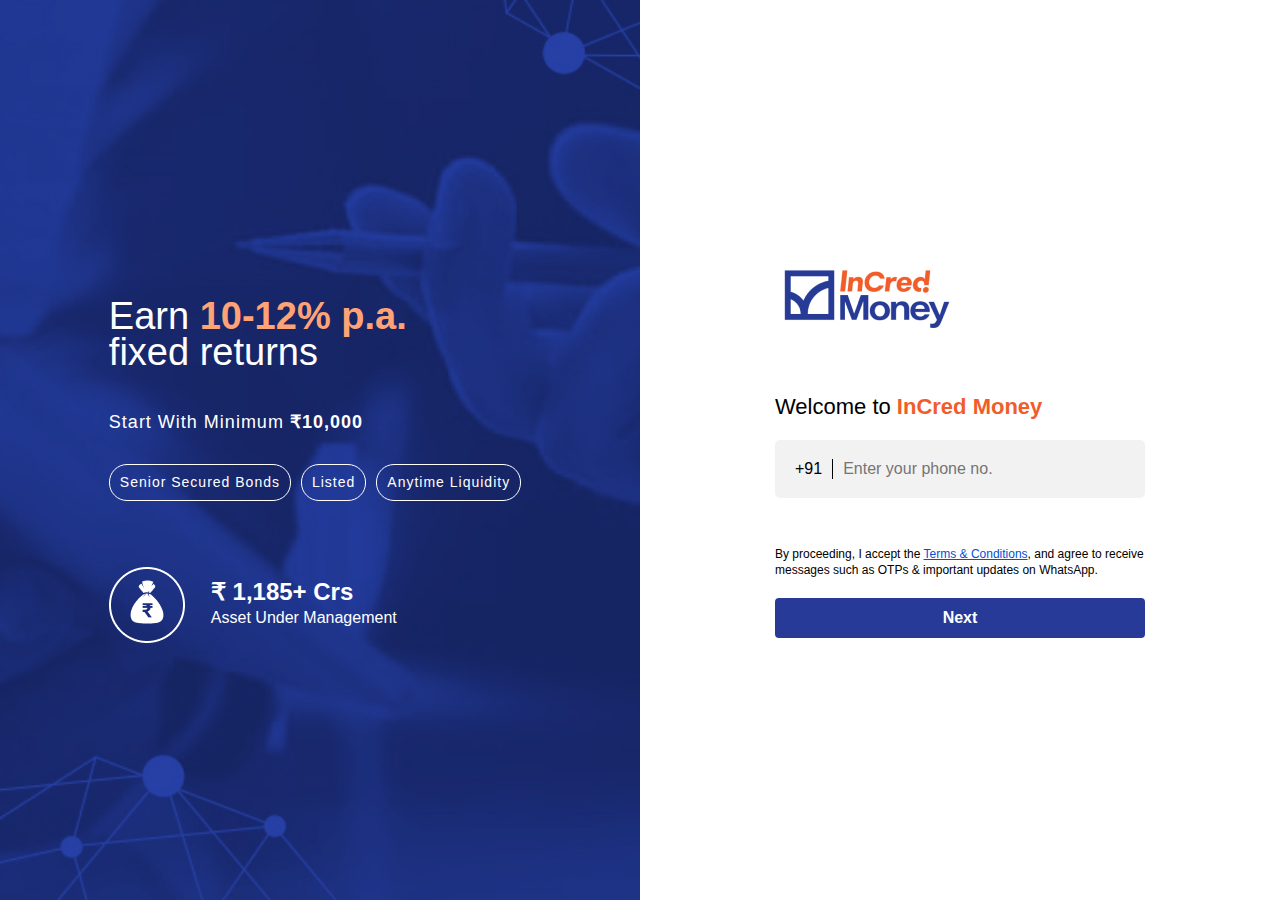
==== index.html @ 63ae66e1 "Changed desktop1.html to index.html to make ot easy to vercel to find the start point" ====
<!DOCTYPE html>
<html lang="en">

<head>
    <meta charset="UTF-8">
    <meta name="viewport" content="width=device-width, initial-scale=1.0">
    <title>InCred Money</title>
    <link rel="stylesheet" href="css/css.css">
    <link href="https://fonts.cdnfonts.com/css/acumin-pro" rel="stylesheet">

</head>

<body>
    <div class="mainframe">
        <div class="bgimg">
            <div class="text">
                <p class="text1">Earn <span>10-12% p.a.</span> <br>fixed returns</p>

                <p class="text2">Start with minimum <span>&#8377;10,000</span></p>
                <div class="features">
                    <p>Senior secured bonds</p>
                    <p>Listed</p>
                    <p>Anytime Liquidity</p>
                </div>
                <div class="carousel">
                    <div class="carousel-slider">
                        <div class="carousel-item">
                            <img src="./images/Group 1000003223.png" alt="">
                            <div class="carousel-text">
                                <div class="toptext">
                                    &#8377; 1,185+ Crs
                                </div>
                                <div class="bottomtext">
                                    Asset Under Management
                                </div>
                            </div>
                        </div>
                        <div class="carousel-item">
                            <img src="./images/Frame 1000002874.png" alt="">
                            <div class="carousel-text">
                                <div class="toptext">
                                    0%
                                </div>
                                <div class="bottomtext">
                                    Defaults till date
                                </div>
                            </div>
                        </div>
                        <div class="carousel-item">
                            <img src="./images/Group 1000002809.png" alt="">
                            <div class="carousel-text">
                                <div class="toptext">
                                    10%-12% XIRR
                                </div>
                                <div class="bottomtext">
                                    Avg. Returns Earned
                                </div>
                            </div>
                        </div>
                        <div class="carousel-item">
                            <img src="./images/Frame 1000002858.png" alt="">
                            <div class="carousel-text">
                                <div class="toptext">
                                    100%
                                </div>
                                <div class="bottomtext">
                                    On Time Payments
                                </div>
                            </div>
                        </div>
                    </div>
                </div>
            </div>
        </div>
        <div class="frame2">
            <div class="subframe">
                <div class="logo">
                    <img src="images/Logo.png" alt="">
                </div>
                <div class="bgimgsmall">
                    <div class="text">
                        <p class="text1">Earn <span>10-12% p.a.</span> <br>fixed returns</p>
                        <div class="features">
                            <p>Senior secured bonds</p>
                            <p>Listed</p>
                            <p>Anytime Liquidity</p>
                        </div>
                        <p class="text2">Start with minimum <span>&#8377;10,000</span></p>
                        <div class="carousel2">
                            <div class="carousel2-slider">
                                <div class="carousel2-item">
                                    <img src="./images/Group 1000003223.png" alt="">
                                    <div class="carousel2-text">
                                        <div class="toptext">
                                            &#8377; 1,185+ Crs
                                        </div>
                                        <div class="bottomtext">
                                            Asset Under Management
                                        </div>
                                    </div>
                                </div>
                                <div class="carousel2-item">
                                    <img src="./images/Frame 1000002874.png" alt="">
                                    <div class="carousel2-text">
                                        <div class="toptext">
                                            0%
                                        </div>
                                        <div class="bottomtext">
                                            Defaults till date
                                        </div>
                                    </div>
                                </div>
                                <div class="carousel2-item">
                                    <img src="./images/Group 1000002809.png" alt="">
                                    <div class="carousel2-text">
                                        <div class="toptext">
                                            10%-12% XIRR
                                        </div>
                                        <div class="bottomtext">
                                            Avg. Returns Earned
                                        </div>
                                    </div>
                                </div>
                                <div class="carousel2-item">
                                    <img src="./images/Frame 1000002858.png" alt="">
                                    <div class="carousel2-text">
                                        <div class="toptext">
                                            100%
                                        </div>
                                        <div class="bottomtext">
                                            On Time Payments
                                        </div>
                                    </div>
                                </div>
                            </div>
                        </div>
                    </div>
                </div>
                <h2 class="specialh2">
                    Welcome to<span class="specialspan">&nbsp;InCred Money</span>
                </h2>
                <div class="contact-input">
                    <div class="country-code">+91</div>
                    <div class="line"></div>
                    <input type="text" class="phone-number" id="phnumber" placeholder="Enter your phone no.">
                </div>
                <div class="bottom-content">
                    <p>By proceeding, I accept the <a href="">Terms & Conditions</a>, and agree to receive messages such
                        as
                        OTPs
                        & important updates on WhatsApp.</p>
                    <button type="button" value="Next" id="desktop1-submit">Next</button>
                </div>
            </div>
        </div>
    </div>
    <script src="js/js.js"></script>
</body>

</html>
---- css/css.css ----
* {
    margin: 0px;
    padding: 0px;
}

.mainframe {
    margin: auto;
    /* width: 1440px; */
    width: auto;
    height: 100vh;
    display: flex;
    flex-direction: row;
    flex-wrap: wrap;
}

.bgimgsmall {
    display: none;
}

.bgimg {
    width: 50%;
    height: auto;
    /* opacity: 0.8; */
    background: url('../images/img11.png'), lightgray 500% / cover no-repeat;
    background-size: 1838px;
    align-items: center;
    justify-content: center;
    background-position: 42% 55%;

    box-sizing: border-box;
    display: flex;
    flex-wrap: wrap;
    justify-content: center;
    align-items: center;
    padding: 50px 50px;

}

.bgimg .text {
    width: fit-content;
    height: 304px;
    flex-shrink: 0;
}

.bgimg .text .text1 {
    color: #FFF;
    font-family: 'Acumin Pro', sans-serif;
    font-size: 38px;
    font-style: normal;
    font-weight: 400;
    line-height: 36px;
}

.bgimg .text .text1 span {
    color: #FFA376;
    font-weight: 700;
}

.bgimg .text .text2 {
    margin-top: 39px;
    color: #FFF;
    font-family: 'Acumin Pro', sans-serif;
    font-size: 18px;
    font-style: normal;
    font-weight: 500;
    line-height: 148%;
    /* 26.64px */
    text-transform: capitalize;
    letter-spacing: 1px;
}

.bgimg .text .text2 span {
    font-weight: 700;
}

.bgimg .text .features {
    display: flex;
    flex-direction: row;
}

.bgimg .text .features p {
    height: fit-content;
    border-radius: 18px;
    border: 1px solid #FFF;
    color: #FFF;
    text-align: center;
    font-family: 'Acumin Pro', sans-serif;
    font-size: 14px;
    font-style: normal;
    font-weight: 400;
    line-height: 35.22px;
    /* 287.267% */
    letter-spacing: 1px;

    text-transform: capitalize;
    padding: 0px 10px;
    margin: 28px 10px 0px 0px;
}

.bgimg .text .carousel {
    overflow: hidden;
    width: 20em;
    margin-top: 60px;
    padding: 6px 0;
}

.bgimg .text .carousel .carousel-slider {
    display: flex;
    width: 20em;
    flex-direction: row;
    transition: transform 0.5s;
}

.bgimg .text .carousel .carousel-item {
    display: flex;
    flex-direction: row;
    align-items: center;

    flex: 0 0 100%;
}

.bgimg .text .carousel .carousel-item img {
    width: 76px;
    height: 76px;
    margin-right: 26px;
}

.bgimg .text .carousel .carousel-item .toptext {
    color: #FFF;
    font-family: 'Acumin Pro', sans-serif;
    font-size: 24px;
    font-style: normal;
    font-weight: 700;
    line-height: 108%;
    /* 25.92px */
}

.bgimg .text .carousel .carousel-item .bottomtext {
    color: #FFF;
    font-family: 'Acumin Pro', sans-serif;
    font-size: 16px;
    font-style: normal;
    font-weight: 400;
    line-height: 160%;
    /* 25.6px */
}

.frame2 {
    width: 50%;
    box-sizing: border-box;
    display: flex;
    justify-content: center;
    align-items: center;
    padding: 50px 50px;
}

.subframe {
    width: 370px;
}

.frame2 img {
    width: 181px;
    height: 73px;
    flex-shrink: 0;
}

.frame2 h2 {
    color: #000;
    font-family: 'Acumin Pro', sans-serif;
    font-size: 22px;
    font-style: normal;
    font-weight: 400;
    line-height: 26px;
    margin-top: 55px;
    pointer-events: none;
}

.frame2 span {
    display: inline-block;
    color: #F15D2A;
    font-family: 'Acumin Pro', sans-serif;
    font-size: 22px;
    font-style: normal;
    font-weight: 700;
    line-height: 26px;
}

.contact-input {
    margin-top: 20px;
    display: flex;
    align-items: center;
    background-color: #f2f2f2;
    padding: 10px;
    border-radius: 5px;
    width: auto;
    height: 53x;
    font-weight: 800;
}

.contact-input::placeholder {
    font-family: 'Acumin Pro', sans-serif;
    font-size: 16px;
    font-style: normal;
    font-weight: 400;
    line-height: normal;
    text-transform: capitalize;
}

.country-code {
    flex: 10px 0px 60px;
    padding: 10px 10px;

    color: #000;
    font-family: 'Acumin Pro', sans-serif;
    font-size: 16px;
    font-style: normal;
    font-weight: 500;
    line-height: normal;
    text-transform: capitalize;

    pointer-events: none;
}

.line {
    height: 20px;
    width: 1px;
    background-color: #000;
    margin-right: 10px
}

.phone-number {
    flex: 1;
    border: none;
    background: transparent;
    outline: none;
    font-size: 16px;
}

.frame2 p {
    color: #000;
    font-family: 'Acumin Pro', sans-serif;
    font-size: 12px;
    font-style: normal;
    font-weight: 300;
    line-height: 16px;

    word-wrap: break-word;
    white-space: normal;

    margin-top: 48px;
}

.frame2 p a {
    color: var(--InCred-Money-Twilight-Blue, #0051D3);
    font-family: 'Acumin Pro', sans-serif;
    font-size: 12px;
    font-style: normal;
    font-weight: 300;
    line-height: 16px;
    text-decoration-line: underline;
}

.frame2 .bottom-content button {
    width: 100%;
    height: 40px;
    flex-shrink: 0;
    margin-top: 20px;

    border-radius: 4px;
    border: none;
    background: #283A97;

    cursor: pointer;

    color: #FFF;
    font-family: 'Acumin Pro', sans-serif;
    font-size: 16px;
    font-style: normal;
    font-weight: 600;
    line-height: 20px;
    /* 125% */
}


/*                 desktop7              */

.vercodetext {
    color: var(--InCred-Money-Cloudy-Grey, #525463);
    font-family: 'Acumin Pro', sans-serif;
    font-size: 14px;
    font-style: normal;
    font-weight: 400;
    line-height: normal;
}

.vercodetext span {
    color: var(--InCred-Money-Cloudy-Grey, #525463);
    font-family: 'Acumin Pro', sans-serif;
    font-size: 13px;
    font-style: normal;
    font-weight: 700;
    line-height: normal;
}

.otp form {
    display: flex;
    justify-content: space-between;
    flex-wrap: wrap;
    margin-top: 22px;
}

.otp input[type="text"] {
    width: 57px;
    height: 56px;
    border: 1px solid #E8E8E8;
    background-color: #F6F6F6;
    text-align: center;
    border-radius: 8px;
}

.otp input[type="text"]:focus {
    outline: none;
    border: 1px solid #283A97;
}

.otp {
    width: 300px;
}

a.resend {
    float: right;
    color: #F15D2A;
    font-family: 'Acumin Pro', sans-serif;
    font-size: 14px;
    font-style: normal;
    font-weight: 400;
    line-height: normal;
    margin-top: 9px;
}


/*             desktop6            */

.regform {
    display: flex;
    flex-direction: column;

}

.regform label {
    margin-top: 22px;
    color: #000;
    font-family: 'Acumin Pro', sans-serif;
    font-size: 14px;
    font-style: normal;
    font-weight: 500;
    line-height: normal;
}

.regform input[type=text] {
    border: none;
    width: auto;
    margin-top: 3px;
    height: 53px;
    background-color: #f6f6f6;
    padding-left: 25px;
    font-size: 16px;
    font-family: 'Acumin Pro', sans-serif;


}

.regform input[type="text"]::placeholder {
    color: var(--gray-03, #BDBDBD);
    font-size: 16px;
    font-style: normal;
    font-weight: 500;
    line-height: normal;
    opacity: 0.5;
}



/*             desktop8            */
.checkbox {
    margin-top: 17px;
    width: inherit;
}

.checkbox .checkboxline {
    display: flex;
    flex-direction: row;
    justify-content: space-between;
    align-items: center;
}

.checkbox .check {
    width: auto;
    box-sizing: border-box;
    margin-top: 15px;
    background-color: #F6F6F6;
    border-radius: 5px;
    padding: 18px 30px 16px 14px;
    cursor: pointer;
}

.checkbox .checkboxline .check label {
    color: #BDBDBD;
    font-family: 'Acumin Pro', sans-serif;
    font-size: 16px;
    font-style: normal;
    font-weight: 500;
    line-height: normal;
    cursor: pointer;
}

/* Hide default checkbox */
.checkbox input[type="checkbox"] {
    position: absolute;
    opacity: 0;
    cursor: pointer;
    height: 0;
    width: 0;
}

.checkmark {
    width: 5px;
    height: 12px;
    margin-right: 20px;
    border: solid #BDBDBD;
    border-width: 0 3px 3px 0;
    transform: rotate(45deg);
}

/* When the checkbox is checked, add a blue checkmark */
.check input:checked~.checkmark {
    width: 5px;
    height: 12px;
    border: solid #283A97;
    border-width: 0 3px 3px 0;
    transform: rotate(45deg);
}

.check input:checked~.check {
    width: auto;
    box-sizing: border-box;
    margin-top: 15px;
    border: 1px solid #283A97;
    background-color: #F6F6F6;
    border-radius: 5px;
    padding: 18px 30px 16px 14px;
    cursor: pointer;
}

.checkboxline input:checked~.check {
    color: #283A97;
}


/*   desktop9   */
.checkbox input[type="radio"] {
    position: absolute;
    opacity: 0;
    cursor: pointer;
    height: 0;
    width: 0;
}

.bigText {
    display: none;
}


/*     Media Queries      */

@media (max-width: 800px) {

    #smallText {
        color: #000;
        font-size: 18px;
        font-style: normal;
        font-weight: 600;
        line-height: normal;
        text-transform: none;
    }

    .mainframe {
        height: 95vh;
        flex-direction: column;
        margin-bottom: 14px;
    }

    .bgimgsmall {
        display: block;
        width: 100%;
        margin-top: 18px;
        margin-inline: auto;
        height: 220px;
        background: url('../images/img11.png'), lightgray 500% / cover no-repeat;
        background-size: 861px;
        background-position: 39% 45%;

        box-sizing: border-box;
        display: flex;
        flex-wrap: wrap;
        justify-content: center;
        align-items: center;
    }

    .bgimgsmall .text {
        width: 90%;
        font-family: 'Acumin Pro', sans-serif;
    }

    .bgimgsmall .text .text1 {
        color: #FFF;
        font-family: 'Acumin Pro', sans-serif;
        font-size: 28px;
        font-style: normal;
        font-weight: 400;
        line-height: 28px;
        /* 100% */
        margin-top: 10px;
    }

    .bgimgsmall .text .text1 span {
        color: #FFF;
        font-family: 'Acumin Pro', sans-serif;
        font-size: 28px;
        font-style: normal;
        font-weight: 700;
        line-height: 28px;
        text-transform: unset;
    }

    .bgimgsmall .text .text2 {
        margin-top: 10px;
        color: #FFF;
        font-family: 'Acumin Pro', sans-serif;
        font-size: 13.771px;
        font-style: normal;
        font-weight: 500;
        line-height: 148%;
        /* 20.38px */
        text-transform: capitalize;
    }

    .bgimgsmall .text .text2 span {
        color: #FFF;
        font-size: 13.771px;
        font-style: normal;
        font-weight: 700;
        line-height: 148%;
        text-transform: capitalize;
    }

    .bgimgsmall .text .features {
        display: flex;
        flex-direction: row;
        justify-content: space-between;
    }

    .bgimgsmall .text .features p {
        color: var(--InCred-Money-Midnight-Blue, #283A97);
        text-align: center;
        font-family: 'Acumin Pro', sans-serif;
        font-size: 9.652px;
        font-style: normal;
        font-weight: 400;
        line-height: 12px;
        border-radius: 49.065px;
        border: 0.402px solid var(--InCred-Money-Midnight-Blue, #283A97);
        display: flex;
        height: 17.696px;
        padding: 4.022px 8.043px;
        align-items: center;
        gap: 3.217px;
        margin-top: 10px;
        background: var(--InCred-Money-Design-System, linear-gradient(0deg, #FFF 0%, #FFF 100%), linear-gradient(0deg, #000 0%, #000 100%), linear-gradient(0deg, #283A97 0%, #283A97 100%), #F15D2A);
    }


    .bgimg {
        width: 100%;
        display: none;
    }

    .frame2 {
        width: 90%;
        margin: auto;
        padding: 16px 14px;
    }

    .frame2 .subframe {
        width: 100%;
    }

    .otp input[type="text"] {
        width: 51px;
        height: 50px;
    }

    .checkbox {
        align-items: start;
        width: 100%;
    }

    .checkbox .checkboxline {
        display: flex;
        flex-direction: row;
        justify-content: space-between;
    }

    .checkbox .check {
        width: max-content;
        padding: 20px 18px 16px 14px;
    }

    .bigText {
        display: block;
    }

    .bgimgsmall .text .carousel2 {
        overflow: hidden;
        width: 15em;
        margin-top: 15px;
        padding: 6px 0;
    }

    .bgimgsmall .text .carousel2 .carousel2-slider {
        display: flex;
        width: 15em;
        flex-direction: row;
        transition: transform 0.5s;
    }

    .bgimgsmall .text .carousel2 .carousel2-item {
        display: flex;
        flex-direction: row;
        align-items: center;

        flex: 0 0 100%;
        text-align: center;
    }

    .bgimgsmall .text .carousel2 .carousel2-item img {
        width: 46px;
        height: 46px;
        margin-right: 10px;
    }

    .bgimgsmall .text .carousel2 .carousel2-item .toptext {
        color: #FFF;
        font-family: 'Acumin Pro', sans-serif;
        font-size: 16px;
        font-style: normal;
        font-weight: 700;
        line-height: 108%;
        /* 25.92px */
    }

    .bgimgsmall .text .carousel2 .carousel2-item .bottomtext {
        color: #FFF;
        font-family: 'Acumin Pro', sans-serif;
        font-size: 12px;
        font-style: normal;
        font-weight: 400;
        line-height: 160%;
        /* 25.6px */
    }

}

@media (max-width: 450px) {
    .mainframe {
        height: 98vh;
        box-sizing: content-box;
    }

    .frame2 {
        height: 100vh;
        width: auto;
        padding: 10px 1px;
        box-sizing: content-box;
    }

    .frame2 .subframe .bottom-content button {
        margin-top: 11px;
        width: 100%;
        margin-bottom: 5px;
    }

    .frame2 .subframe {
        margin-inline: 14px;
        margin-top: 16px;
        padding: 0px;
        display: flex;
        flex-direction: column;
        justify-content: space-between;
        height: 100%;
    }

    .frame2 .subframe .logo img {
        width: 120px;
        height: 49px;
    }

    .subframe h2 {
        color: #283A97;
        font-size: 28px;
        font-style: normal;
        font-weight: 400;
        line-height: 28px;
        text-transform: capitalize;
        margin-top: 41px;
        /* 227.273% */
    }

    .subframe h2 span {
        display: block;
        font-weight: 700;
        font-size: 28px;
    }

    .subframe .specialh2 {
        color: #283A97;
        font-family: 'Acumin Pro', sans-serif;
        font-size: 22px;
        font-style: normal;
        font-weight: 700;
        line-height: 50px;
        /* 227.273% */
        display: flex;
        flex-wrap: wrap;
    }

    .subframe .specialh2 .specialspan {
        color: #F15D2A;
        font-family: 'Acumin Pro', sans-serif;
        font-size: 22px;
        font-style: normal;
        font-weight: 700;
        line-height: 50px;
    }

    .subframe .contact-input {
        border-radius: 0%;
        margin-top: 0px;
    }

    .subframe input::placeholder {
        color: var(--gray-03, #BDBDBD);
        font-size: 16px;
        font-style: normal;
        font-weight: 500;
        line-height: normal;
        text-transform: capitalize;
    }

    .subframe .contact-input .country-code {
        color: var(--gray-03, #BDBDBD);
    }

    .subframe .bottom-content p {
        color: var(--Incred-Money-Winter-Grey, #767B8E);
        font-size: 10.559px;
        font-style: normal;
        font-weight: 300;
        line-height: 14px;
        /* 132.594% */
    }

    .subframe p a {
        color: var(--Incred-Money-Winter-Grey, #767B8E);
        font-size: 10.559px;
    }

    .bottom-content {
        margin-top: auto;
    }

    /*   desktop7    */

    .subframe .vercodetext {
        font-size: 18px;
        font-style: normal;
        font-weight: 400;
        line-height: normal;
    }

    .subframe .vercodetext span {

        font-size: 18px;
        font-style: normal;
        font-weight: 700;
        line-height: normal;
    }

    .frame2 span {
        display: contents;
    }

    .otp {
        width: 85%;
        margin: auto;
    }

    .otp input[type="text"] {
        margin: 0px;
    }

    .otp form {
        display: flex;
        justify-content: space-between;
        flex-wrap: wrap;
    }

    a.resend {
        font-size: 16px;
        margin-top: 10px;
    }


    /*       desktop6      */

    .subframe .regform {
        margin-top: 30px;
    }

    .subframe .regform label {
        font-size: 12px;
        margin-top: 23px;
    }


    .checkmark {
        width: 5px;
        height: 12px;
        margin-right: 20px;
        border: solid #BDBDBD;
        border-width: 0 3px 3px 0;
        transform: rotate(45deg);
    }


    /*     desktop8      */

    .check span {
        display: inline-block;
    }

    .checkboxline {
        flex-wrap: wrap;
    }

}
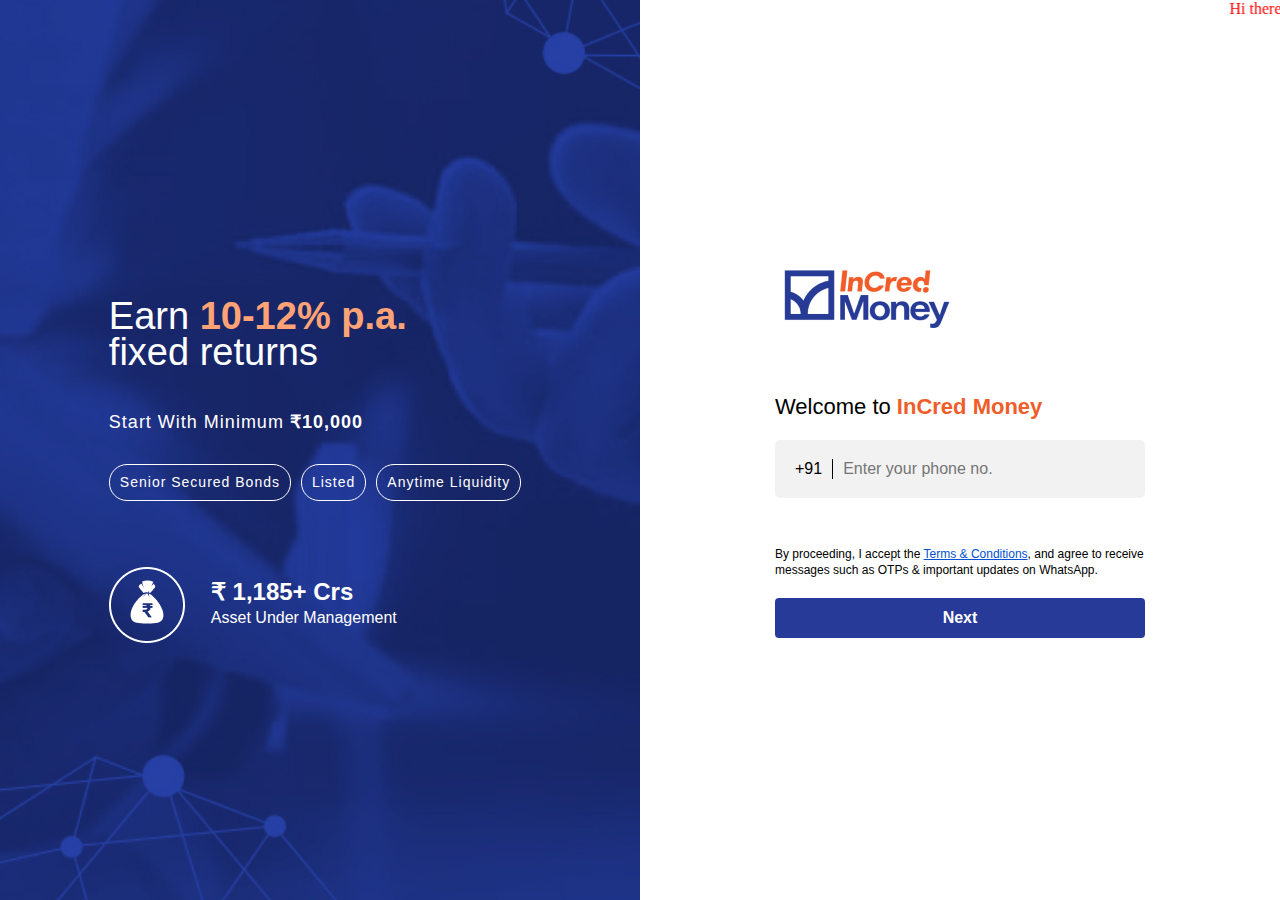
==== commit e87b3e2a: "Added a marquee tag which lets the employer know that I have created this project" ====
--- a/index.html
+++ b/index.html
@@ -7,10 +7,15 @@
     <title>InCred Money</title>
     <link rel="stylesheet" href="css/css.css">
     <link href="https://fonts.cdnfonts.com/css/acumin-pro" rel="stylesheet">
-
+    <link rel="icon" type="images/png"4 href="images/Logo.png">
 </head>
 
 <body>
+    <div class="marque-tag">
+        <marquee behavior="" direction="">
+            Hi there! I am Chirag Rakh and I am using this project to showcase my skills and knowledge to my employer.
+        </marquee>
+    </div>
     <div class="mainframe">
         <div class="bgimg">
             <div class="text">
--- a/css/css.css
+++ b/css/css.css
@@ -468,6 +468,15 @@
 
 .bigText {
     display: none;
+}
+
+/*  marquee tag    */
+
+.marque-tag{
+    display: block;
+    position: absolute;
+    width: 100%;
+    color: red;
 }
 
 
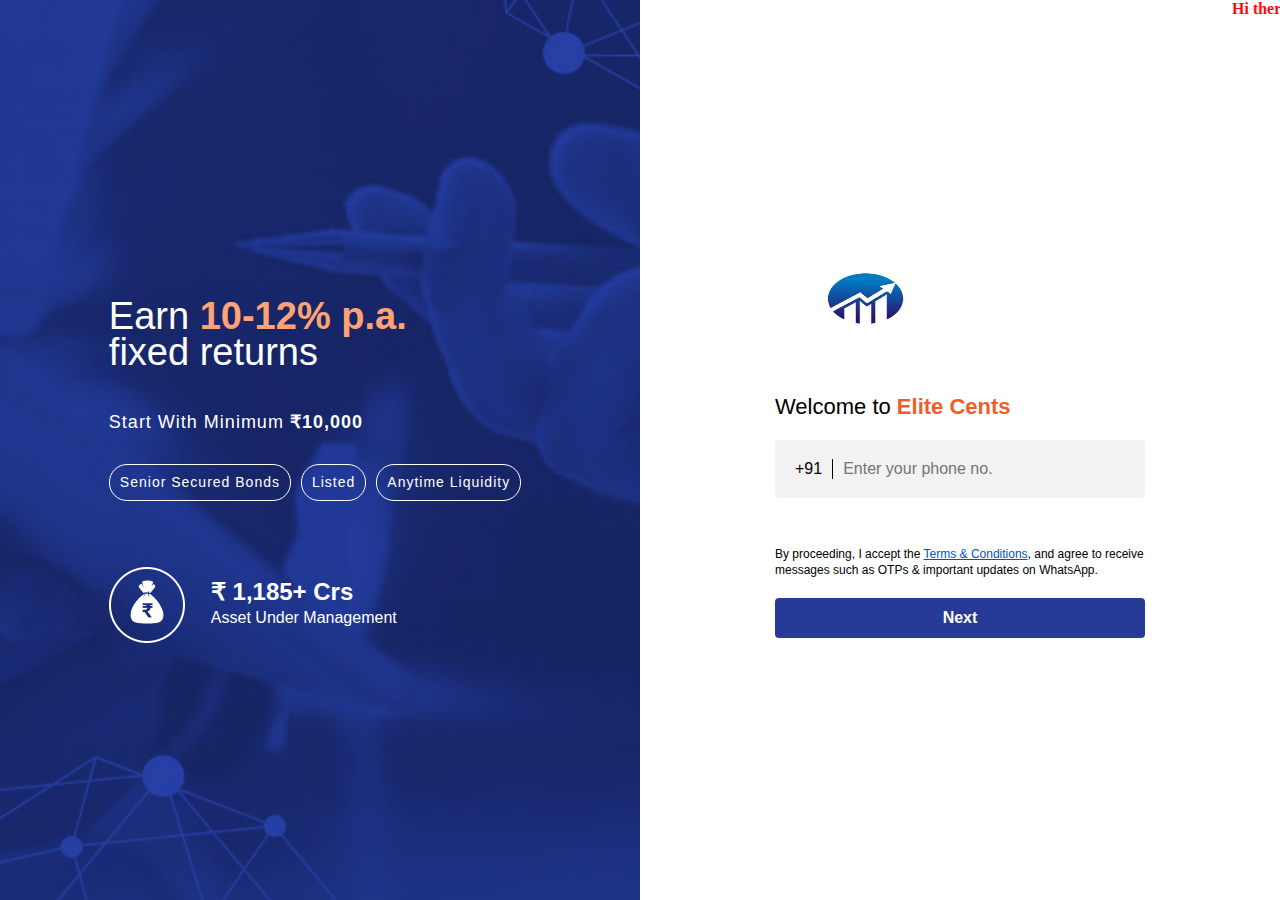
==== commit a4ee4048: "Changed the name and logo, added some meta tags for SEO" ====
--- a/index.html
+++ b/index.html
@@ -2,12 +2,14 @@
 <html lang="en">
 
 <head>
+    <meta name="description" content="Page for elite cents signup page which is hosted on vercel">
+    <meta name="keywords" content="elite cents signup vercel, elite-cents, elite, cents, signup, vercel, elite-cents-signup">
     <meta charset="UTF-8">
     <meta name="viewport" content="width=device-width, initial-scale=1.0">
-    <title>InCred Money</title>
+    <title>Elite Cents</title>
     <link rel="stylesheet" href="css/css.css">
     <link href="https://fonts.cdnfonts.com/css/acumin-pro" rel="stylesheet">
-    <link rel="icon" type="images/png"4 href="images/Logo.png">
+    <link rel="icon" type="images/png"4 href="images/logo.png">
 </head>
 
 <body>
@@ -142,7 +144,7 @@
                     </div>
                 </div>
                 <h2 class="specialh2">
-                    Welcome to<span class="specialspan">&nbsp;InCred Money</span>
+                    Welcome to<span class="specialspan">&nbsp;Elite Cents</span>
                 </h2>
                 <div class="contact-input">
                     <div class="country-code">+91</div>
--- a/css/css.css
+++ b/css/css.css
@@ -251,7 +251,7 @@
 }
 
 .frame2 p a {
-    color: var(--InCred-Money-Twilight-Blue, #0051D3);
+    color: var(--Elite-Cents-Twilight-Blue, #0051D3);
     font-family: 'Acumin Pro', sans-serif;
     font-size: 12px;
     font-style: normal;
@@ -285,7 +285,7 @@
 /*                 desktop7              */
 
 .vercodetext {
-    color: var(--InCred-Money-Cloudy-Grey, #525463);
+    color: var(--Elite-Cents-Cloudy-Grey, #525463);
     font-family: 'Acumin Pro', sans-serif;
     font-size: 14px;
     font-style: normal;
@@ -294,7 +294,7 @@
 }
 
 .vercodetext span {
-    color: var(--InCred-Money-Cloudy-Grey, #525463);
+    color: var(--Elite-Cents-Cloudy-Grey, #525463);
     font-family: 'Acumin Pro', sans-serif;
     font-size: 13px;
     font-style: normal;
@@ -477,6 +477,7 @@
     position: absolute;
     width: 100%;
     color: red;
+    font-weight: 800;
 }
 
 
@@ -570,7 +571,7 @@
     }
 
     .bgimgsmall .text .features p {
-        color: var(--InCred-Money-Midnight-Blue, #283A97);
+        color: var(--Elite-Cents-Midnight-Blue, #283A97);
         text-align: center;
         font-family: 'Acumin Pro', sans-serif;
         font-size: 9.652px;
@@ -578,14 +579,14 @@
         font-weight: 400;
         line-height: 12px;
         border-radius: 49.065px;
-        border: 0.402px solid var(--InCred-Money-Midnight-Blue, #283A97);
+        border: 0.402px solid var(--Elite-Cents-Midnight-Blue, #283A97);
         display: flex;
         height: 17.696px;
         padding: 4.022px 8.043px;
         align-items: center;
         gap: 3.217px;
         margin-top: 10px;
-        background: var(--InCred-Money-Design-System, linear-gradient(0deg, #FFF 0%, #FFF 100%), linear-gradient(0deg, #000 0%, #000 100%), linear-gradient(0deg, #283A97 0%, #283A97 100%), #F15D2A);
+        background: var(--Elite-Cents-Design-System, linear-gradient(0deg, #FFF 0%, #FFF 100%), linear-gradient(0deg, #000 0%, #000 100%), linear-gradient(0deg, #283A97 0%, #283A97 100%), #F15D2A);
     }
 
 
@@ -771,7 +772,7 @@
     }
 
     .subframe .bottom-content p {
-        color: var(--Incred-Money-Winter-Grey, #767B8E);
+        color: var(--Elite-Cents-Winter-Grey, #767B8E);
         font-size: 10.559px;
         font-style: normal;
         font-weight: 300;
@@ -780,7 +781,7 @@
     }
 
     .subframe p a {
-        color: var(--Incred-Money-Winter-Grey, #767B8E);
+        color: var(--Elite-Cents-Winter-Grey, #767B8E);
         font-size: 10.559px;
     }
 
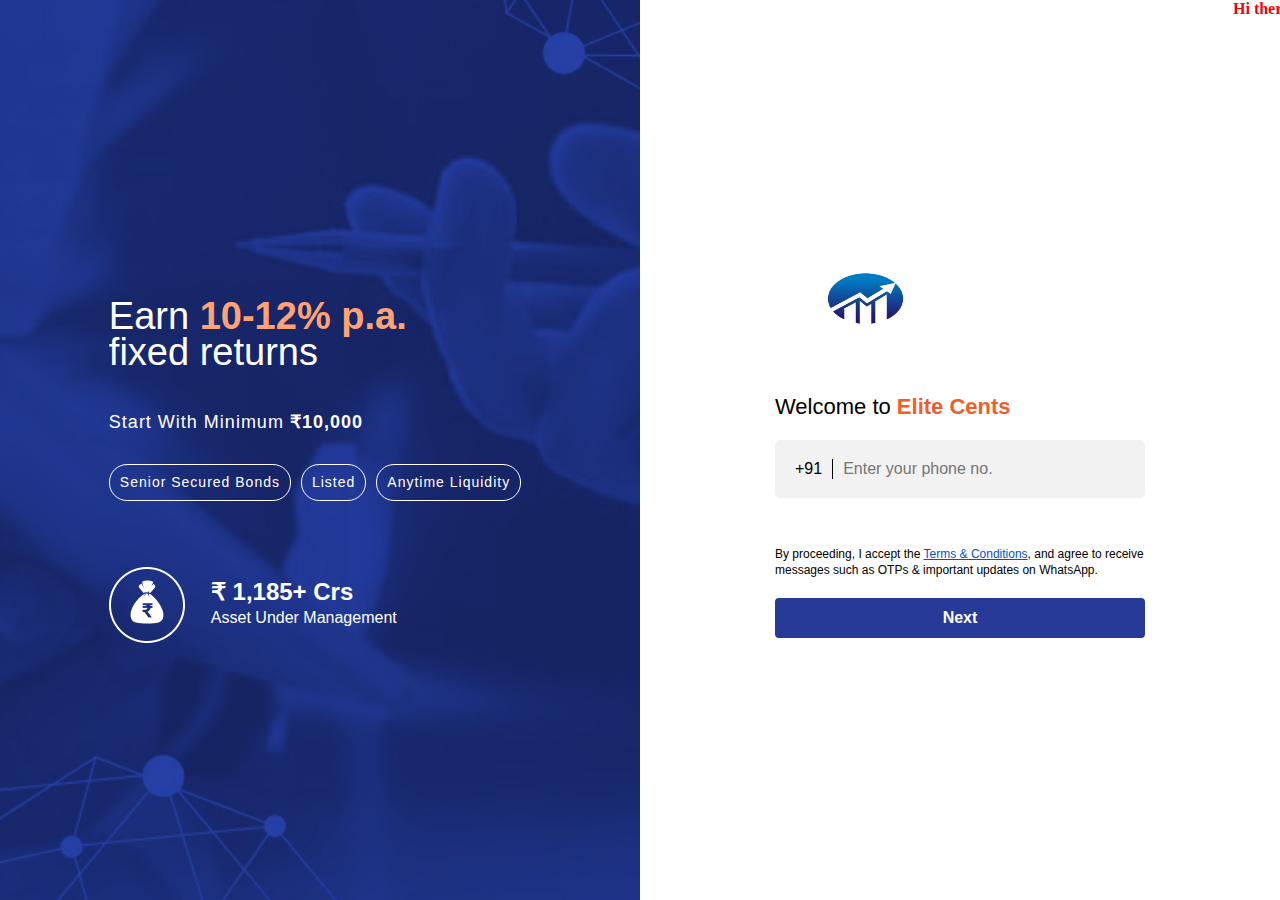
==== commit 17769208: "Inserted the logo in title bar" ====
--- a/index.html
+++ b/index.html
@@ -9,7 +9,7 @@
     <title>Elite Cents</title>
     <link rel="stylesheet" href="css/css.css">
     <link href="https://fonts.cdnfonts.com/css/acumin-pro" rel="stylesheet">
-    <link rel="icon" type="images/png"4 href="images/logo.png">
+    <link rel="icon" type="images/png" href="images/logo.png">
 </head>
 
 <body>
